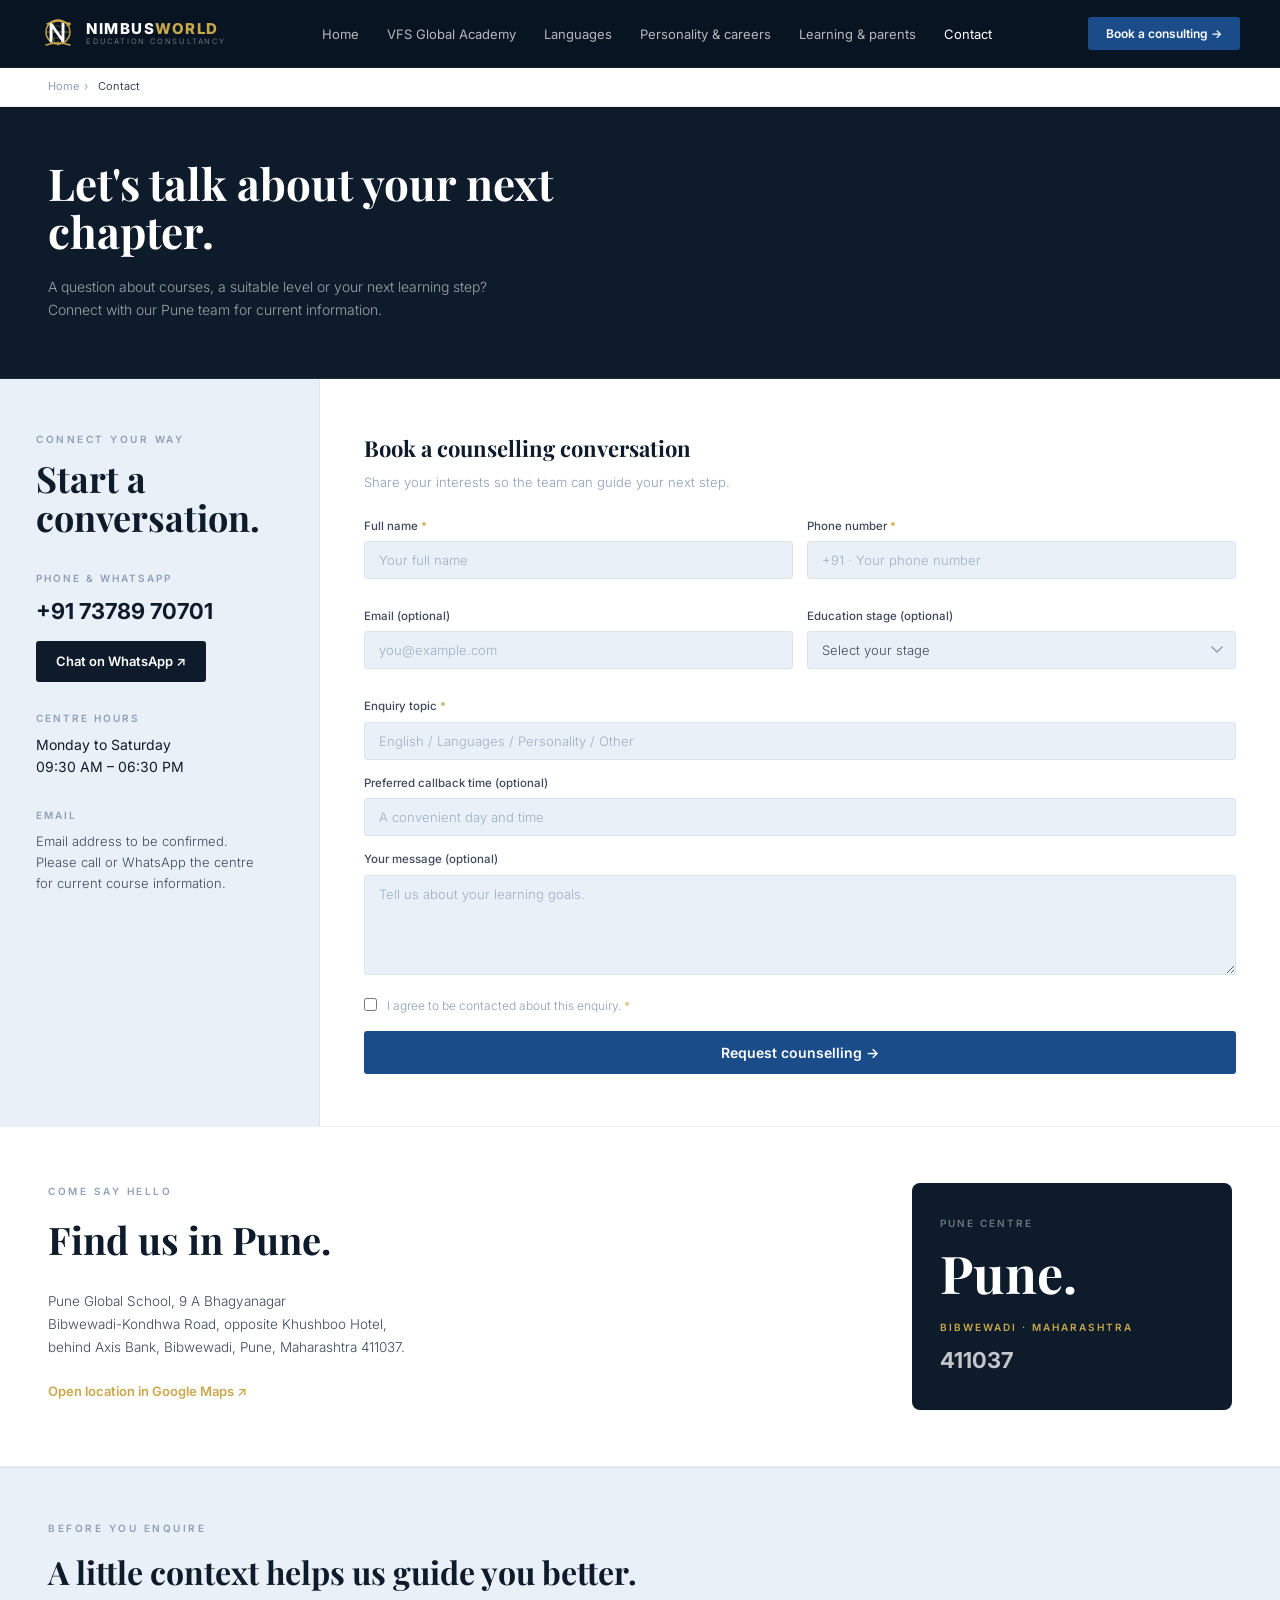
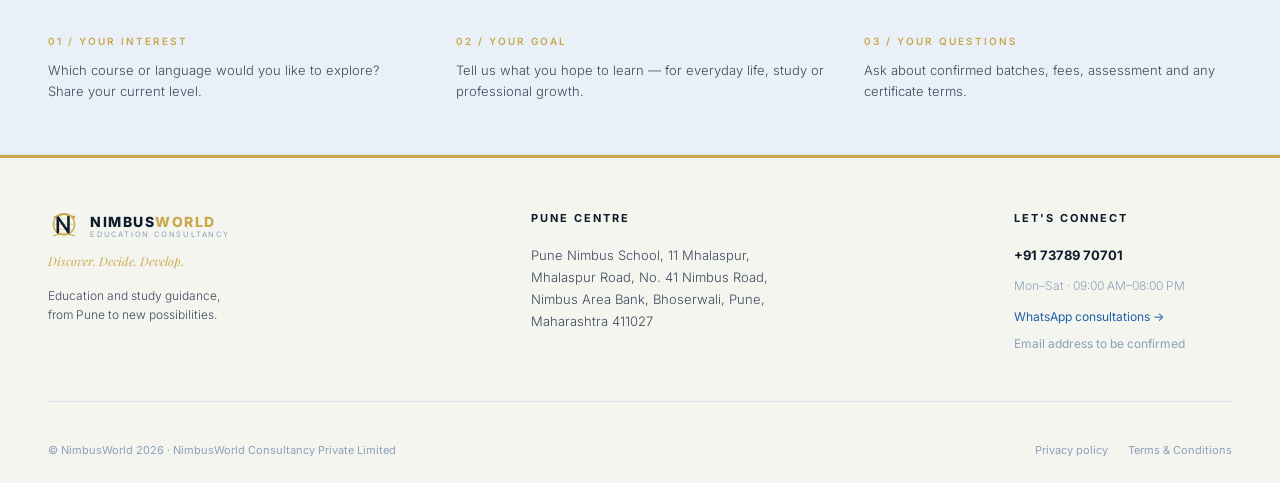
==== contact.html @ e433c933 "Initial commit" ====
<!DOCTYPE html>
<html lang="en">
<head>
  <meta charset="UTF-8" />
  <meta name="viewport" content="width=device-width, initial-scale=1.0" />
  <title>NimbusWorld – Contact</title>
  <link rel="preconnect" href="https://fonts.googleapis.com">
  <link rel="preconnect" href="https://fonts.gstatic.com" crossorigin>
  <link href="https://fonts.googleapis.com/css2?family=Playfair+Display:ital,wght@0,400;0,600;0,700;0,800;0,900;1,400;1,700&family=Inter:wght@300;400;500;600;700&display=swap" rel="stylesheet">
  <link rel="stylesheet" href="css/style.css" />
  <style>
    * { box-sizing: border-box; margin: 0; padding: 0; }
    body { font-family: 'Inter', sans-serif; background: #fff; color: #1a1a2e; }

    /* this is breadcrumb */
    .ct-breadcrumb {
      padding: 10px 48px;
      font-size: 11px;
      color: #8ca0b8;
      background: #ffffff;
      border-bottom: 1px solid rgba(0,0,0,0.07);
    }
    .ct-breadcrumb a { color: #8ca0b8; text-decoration: none; }
    .ct-breadcrumb span { margin: 0 5px; color: #8ca0b8; }
    .ct-breadcrumb .current { color: #3d4a5c; }

    /* hero */
    .ct-hero {
      background: #0d1b2a;
      padding: 52px 48px 56px;
      border-bottom: 1px solid rgba(255,255,255,0.07);
    }

    .ct-hero h1 {
      font-family: 'Playfair Display', Georgia, serif;
      font-size: 44px;
      font-weight: 700;
      color: #ffffff;
      line-height: 1.1;
      margin-bottom: 20px;
      max-width: 680px;
    }

    .ct-hero p {
      font-size: 14px;
      color: rgba(255,255,255,0.6);
      line-height: 1.65;
      font-weight: 300;
      max-width: 440px;
    }

    /* contact body */
    .ct-body {
      background: #fff;
      padding: 0;
      display: grid;
      grid-template-columns: 320px 1fr;
      gap: 0;
      align-items: start;
      border-bottom: 1px solid rgba(0,0,0,0.07);
    }

    /* Left column — light blue */
    .ct-left {
      background: #eaf0f8;
      padding: 52px 36px;
      border-right: 1px solid #d8e4f0;
      min-height: 100%;
    }

    /* Left column */
    .ct-left .ct-col-label {
      font-size: 10px;
      letter-spacing: 2.5px;
      text-transform: uppercase;
      color: #8ca0b8;
      font-weight: 600;
      margin-bottom: 12px;
    }

    .ct-left h2 {
      font-family: 'Playfair Display', Georgia, serif;
      font-size: 36px;
      font-weight: 700;
      color: #0d1b2a;
      line-height: 1.1;
      margin-bottom: 32px;
    }

    .ct-contact-block {
      margin-bottom: 28px;
    }

    .ct-contact-block .block-label {
      font-size: 10px;
      letter-spacing: 2px;
      text-transform: uppercase;
      color: #8ca0b8;
      font-weight: 600;
      margin-bottom: 8px;
    }

    .ct-contact-block .phone-num {
      font-size: 22px;
      font-weight: 700;
      color: #0d1b2a;
      font-family: 'Inter', sans-serif;
      margin-bottom: 12px;
    }

    .ct-whatsapp-btn {
      display: inline-flex;
      align-items: center;
      gap: 8px;
      background: #0d1b2a;
      color: #fff;
      font-size: 13px;
      font-weight: 600;
      padding: 10px 20px;
      border-radius: 3px;
      text-decoration: none;
      transition: background 0.2s;
      font-family: 'Inter', sans-serif;
    }
    .ct-whatsapp-btn:hover { background: #1a3050; }

    .ct-contact-block .hours-text {
      font-size: 14px;
      font-weight: 400;
      color: #0d1b2a;
      line-height: 1.6;
    }

    .ct-contact-block .email-note {
      font-size: 13px;
      color: #3d4a5c;
      font-weight: 300;
      line-height: 1.65;
    }

    /* Right column — form */
    .ct-form-wrap {
      background: #fff;
      padding: 52px 44px;
    }

    .ct-form-wrap h3 {
      font-family: 'Playfair Display', Georgia, serif;
      font-size: 22px;
      font-weight: 700;
      color: #0d1b2a;
      margin-bottom: 6px;
    }

    .ct-form-wrap .form-desc {
      font-size: 13px;
      color: #8ca0b8;
      font-weight: 300;
      margin-bottom: 24px;
    }

    .ct-form .form-row {
      display: grid;
      grid-template-columns: 1fr 1fr;
      gap: 14px;
      margin-bottom: 14px;
    }

    .ct-form .form-group {
      margin-bottom: 14px;
    }

    .ct-form label {
      display: block;
      font-size: 11.5px;
      font-weight: 500;
      color: #3d4a5c;
      margin-bottom: 6px;
      font-family: 'Inter', sans-serif;
    }

    .ct-form label .req { color: #c9a84c; }

    /* Input fields —> light blue background */
    .ct-form input,
    .ct-form select,
    .ct-form textarea {
      width: 100%;
      background: #eaf0f8;
      border: 1px solid #d8e4f0;
      border-radius: 3px;
      padding: 10px 14px;
      font-size: 13px;
      color: #1a1a2e;
      font-family: 'Inter', sans-serif;
      font-weight: 300;
      outline: none;
      transition: border-color 0.2s, background 0.2s;
    }

    .ct-form input::placeholder,
    .ct-form textarea::placeholder {
      color: #9ab0c4;
      font-weight: 300;
    }

    .ct-form input:focus,
    .ct-form select:focus,
    .ct-form textarea:focus {
      border-color: #0d1b2a;
      background: #f0f6fc;
    }

    .ct-form textarea {
      resize: vertical;
      min-height: 100px;
    }

    .ct-form select {
      color: #3d4a5c;
      appearance: none;
      background-image: url("data:image/svg+xml,%3Csvg xmlns='http://www.w3.org/2000/svg' width='12' height='8' viewBox='0 0 12 8'%3E%3Cpath d='M1 1l5 5 5-5' stroke='%238ca0b8' stroke-width='1.5' fill='none' stroke-linecap='round'/%3E%3C/svg%3E");
      background-repeat: no-repeat;
      background-position: right 12px center;
      background-color: #eaf0f8;
      padding-right: 32px;
    }

    .ct-form .consent-row {
      display: flex;
      align-items: flex-start;
      gap: 10px;
      margin-bottom: 16px;
    }

    .ct-form .consent-row input[type="checkbox"] {
      width: auto;
      margin-top: 2px;
      flex-shrink: 0;
      cursor: pointer;
      accent-color: #0d1b2a;
    }

    .ct-form .consent-row label {
      font-size: 12px;
      color: #8ca0b8;
      font-weight: 300;
      margin-bottom: 0;
      cursor: pointer;
    }

    .ct-submit-btn {
      width: 100%;
      background: #1a4c8a;
      color: #fff;
      border: none;
      border-radius: 3px;
      padding: 13px;
      font-size: 14px;
      font-weight: 600;
      font-family: 'Inter', sans-serif;
      cursor: pointer;
      transition: background 0.2s;
      display: flex;
      align-items: center;
      justify-content: center;
      gap: 8px;
    }
    .ct-submit-btn:hover { background: #163f75; }

    /* find us section */
    .ct-find {
      background: #fff;
      padding: 56px 48px;
      display: grid;
      grid-template-columns: 1fr 320px;
      gap: 48px;
      align-items: start;
      border-bottom: 1px solid rgba(0,0,0,0.07);
    }

    .ct-find-left .ct-col-label {
      font-size: 10px;
      letter-spacing: 2.5px;
      text-transform: uppercase;
      color: #8ca0b8;
      font-weight: 600;
      margin-bottom: 10px;
    }

    .ct-find-left h2 {
      font-family: 'Playfair Display', Georgia, serif;
      font-size: 38px;
      font-weight: 700;
      color: #0d1b2a;
      margin-bottom: 20px;
    }

    .ct-find-left p {
      font-size: 13.5px;
      color: #3d4a5c;
      font-weight: 300;
      line-height: 1.7;
      margin-bottom: 20px;
      max-width: 380px;
    }

    .ct-maps-link {
      font-size: 13px;
      font-weight: 600;
      color: #c9a84c;
      text-decoration: none;
      display: inline-flex;
      align-items: center;
      gap: 5px;
    }
    .ct-maps-link:hover { opacity: 0.8; }

    /* Pune card */
    .ct-pune-card {
      background: #0d1b2a;
      border-radius: 8px;
      padding: 32px 28px;
    }

    .ct-pune-card .pune-label {
      font-size: 10px;
      letter-spacing: 2px;
      text-transform: uppercase;
      color: rgba(255,255,255,0.4);
      font-weight: 600;
      margin-bottom: 16px;
    }

    .ct-pune-card .pune-city {
      font-family: 'Playfair Display', Georgia, serif;
      font-size: 52px;
      font-weight: 700;
      color: #ffffff;
      line-height: 1;
      margin-bottom: 20px;
    }

    .ct-pune-card .pune-region {
      font-size: 10px;
      letter-spacing: 2px;
      text-transform: uppercase;
      color: #c9a84c;
      font-weight: 600;
      margin-bottom: 8px;
    }

    .ct-pune-card .pune-pin {
      font-size: 22px;
      font-weight: 700;
      color: rgba(255,255,255,0.75);
      font-family: 'Inter', sans-serif;
    }

    /* context sction */
    .ct-context {
      background: #eaf0f8;
      padding: 52px 48px;
      border-top: 1px solid #d8e4f0;
      border-bottom: 1px solid #d8e4f0;
    }

    .ct-context .ct-col-label {
      font-size: 10px;
      letter-spacing: 2.5px;
      text-transform: uppercase;
      color: #8ca0b8;
      font-weight: 600;
      margin-bottom: 10px;
    }

    .ct-context h2 {
      font-family: 'Playfair Display', Georgia, serif;
      font-size: 32px;
      font-weight: 700;
      color: #0d1b2a;
      margin-bottom: 36px;
    }

    .ct-context-grid {
      display: grid;
      grid-template-columns: repeat(3, 1fr);
      gap: 40px;
    }

    .ct-context-item .ci-label {
      font-size: 10px;
      letter-spacing: 2px;
      text-transform: uppercase;
      color: #c9a84c;
      font-weight: 600;
      margin-bottom: 10px;
    }

    .ct-context-item p {
      font-size: 13px;
      color: #3d4a5c;
      font-weight:   300;
      line-height:  1.65;
    }

    /* ── footer ── */
    .ct-footer {
      background: #fafbf6;
      padding: 44px 48px 20px;
    }

    .ct-footer-grid {
      display: grid;
      grid-template-columns: 2fr 2fr 1.5fr;
      gap: 48px;
      margin-bottom: 32px;
      padding-bottom: 28px;
      border-bottom: 1px solid rgba(255,255,255,0.07);
    }

    .ct-footer-brand .brand-row {
      display: flex;
      align-items: center;
      gap: 10px;
      margin-bottom: 4px;
    }

    .ct-footer-brand .brand-name {
      font-size: 14px;
      font-weight: 800;
      letter-spacing: 1.5px;
      text-transform: uppercase;
      font-family: 'Inter', sans-serif;
    }
    .ct-footer-brand .brand-name .p1 { color: #fff; }
    .ct-footer-brand .brand-name .p2 { color: #c9a84c; }

    .ct-footer-brand .tagline {
      font-size: 12px;
      color: #c9a84c;
      font-style: italic;
      font-family: 'Playfair Display', Georgia, serif;
      margin-bottom: 10px;
    }

    .ct-footer-brand p {
      font-size: 12px;
      color: rgba(255,255,255,0.35);
      line-height: 1.65;
      font-weight: 300;
      max-width: 220px;
    }

    .ct-footer-col h4 {
      font-size: 10px;
      letter-spacing: 2px;
      text-transform: uppercase;
      color: rgba(255,255,255,0.4);
      font-weight: 600;
      margin-bottom: 14px;
    }

    .ct-footer-col p {
      font-size: 12.5px;
      color: rgba(255,255,255,0.6);
      line-height: 1.7;
      font-weight: 300;
      margin-bottom: 6px;
    }

    .ct-footer-col p strong {
      color: #fff;
      font-weight: 600;
      font-size: 20px;
    }

    .ct-footer-col a {
      display: inline-block;
      font-size: 12.5px;
      color: #c9a84c;
      text-decoration: none;
      margin-bottom: 5px;
    }

    .ct-footer-col a.muted {
      color: rgba(255,255,255,0.3);
      font-size: 11px;
    }

    .ct-footer-bottom {
      display: flex;
      justify-content: space-between;
      align-items: center;
    }

    .ct-footer-bottom p {
      font-size: 11px;
      color: rgba(255,255,255,0.2);
    }

    /* success message */
    .success-msg {
      display: none;
      background: rgba(201,168,76,0.1);
      border: 1px solid rgba(201,168,76,0.3);
      border-radius: 4px;
      padding: 14px 18px;
      font-size: 13px;
      color: #c9a84c;
      margin-top: 14px;
      text-align: center;
    }

    @media (max-width: 900px) {
      .ct-hero, .ct-body, .ct-find,
      .ct-context, .ct-footer { padding-left: 24px; padding-right: 24px; }
      .ct-breadcrumb { padding-left: 24px; }
      .ct-body { grid-template-columns: 1fr; gap: 40px; }
      .ct-find { grid-template-columns: 1fr; gap: 32px; }
      .ct-context-grid { grid-template-columns: 1fr; gap: 28px; }
      .ct-footer-grid { grid-template-columns: 1fr 1fr; gap: 28px; }
      .ct-form .form-row { grid-template-columns: 1fr; }
    }
    @media (max-width: 580px) {
      .ct-hero h1 { font-size: 32px; }
      .ct-footer-grid { grid-template-columns: 1fr; }
    }
  </style>
</head>
<body>

  <!-- navbar -->
  <nav class="navbar">
    <a href="index.html" class="nav-logo">
      <svg class="nav-logo-icon" viewBox="0 0 36 36" fill="none" xmlns="http://www.w3.org/2000/svg">
        <circle cx="18" cy="16" r="12" fill="none" stroke="#c9a84c" stroke-width="1.4"/>
        <ellipse cx="18" cy="16" rx="6" ry="12" fill="none" stroke="#c9a84c" stroke-width="0.9" opacity="0.7"/>
        <line x1="6" y1="16" x2="30" y2="16" stroke="#c9a84c" stroke-width="0.9" opacity="0.7"/>
        <line x1="8" y1="10" x2="28" y2="10" stroke="#c9a84c" stroke-width="0.7" opacity="0.5"/>
        <line x1="8" y1="22" x2="28" y2="22" stroke="#c9a84c" stroke-width="0.7" opacity="0.5"/>
        <path d="M11 25 L11 8 L23 25 L23 8" stroke="white" stroke-width="2.8" stroke-linecap="round" stroke-linejoin="round" fill="none"/>
        <path d="M7 8 Q18 2 29 8" stroke="#c9a84c" stroke-width="1.5" fill="none" stroke-linecap="round"/>
        <circle cx="29" cy="8" r="1.8" fill="#c9a84c"/>
        <path d="M6 29 Q18 25 30 29" stroke="#c9a84c" stroke-width="1.4" fill="none" stroke-linecap="round"/>
        <line x1="18" y1="25" x2="18" y2="30" stroke="#c9a84c" stroke-width="1" opacity="0.6"/>
      </svg>
      <div class="nav-logo-text">
        <div class="nav-logo-name"><span class="part1">NIMBUS</span><span class="part2">WORLD</span></div>
        <div class="nav-logo-sub">Education Consultancy</div>
      </div>
    </a>
    <ul class="nav-links">
      <li><a href="index.html">Home</a></li>
      <li><a href="vfs-global-academy.html">VFS Global Academy</a></li>
      <li><a href="languages.html">Languages</a></li>
      <li><a href="personality-career.html">Personality &amp; careers</a></li>
      <li><a href="learning-parents.html">Learning &amp; parents</a></li>
      <li><a href="contact.html" class="active">Contact</a></li>
    </ul>
    <div class="nav-actions">
      <a href="contact.html" class="btn btn-primary btn-sm">Book a consulting →</a>
    </div>
  </nav>

  <!-- this is breadcrumb -->
  <div class="ct-breadcrumb">
    <a href="index.html">Home</a><span>›</span><span class="current">Contact</span>
  </div>

  <!-- hero -->
  <section class="ct-hero">
    <h1>Let's talk about your next chapter.</h1>
    <p>A question about courses, a suitable level or your next learning step?<br>Connect with our Pune team for current information.</p>
  </section>

  <!-- contact body -->
  <section class="ct-body">

    <!-- Left — contact info -->
    <div class="ct-left">
      <p class="ct-col-label">Connect your way</p>
      <h2>Start a conversation.</h2>

      <div class="ct-contact-block">
        <p class="block-label">Phone &amp; WhatsApp</p>
        <div class="phone-num">+91 73789 70701</div>
        <a href="https://wa.me/917378970701" class="ct-whatsapp-btn" target="_blank" rel="noopener">
          Chat on WhatsApp ↗
        </a>
      </div>

      <div class="ct-contact-block">
        <p class="block-label">Centre Hours</p>
        <div class="hours-text">Monday to Saturday<br>09:30 AM – 06:30 PM</div>
      </div>

      <div class="ct-contact-block">
        <p class="block-label">Email</p>
        <p class="email-note">Email address to be confirmed.<br>Please call or WhatsApp the centre<br>for current course information.</p>
      </div>
    </div>

    <!-- ct from wrap class-->
    <div class="ct-form-wrap">
      <h3>Book a counselling conversation</h3>
      <p class="form-desc">Share your interests so the team can guide your next step.</p>

      <form class="ct-form" id="ctForm" onsubmit="submitCtForm(event)">
        <div class="form-row">
          <div class="form-group">
            <label>Full name <span class="req">*</span></label>
            <input type="text" placeholder="Your full name" required />
          </div>
          <div class="form-group">
            <label>Phone number <span class="req">*</span></label>
            <input type="tel" placeholder="+91 · Your phone number" required />
          </div>
        </div>

        <div class="form-row">
          <div class="form-group">
            <label>Email (optional)</label>
            <input type="email" placeholder="you@example.com" />
          </div>
          <div class="form-group">
            <label>Education stage (optional)</label>
            <select>
              <option value="" disabled selected>Select your stage</option>
              <option>School student</option>
              <option>College student</option>
              <option>Graduate</option>
              <option>Working professional</option>
              <option>Parent enquiring</option>
              <option>Other</option>
            </select>
          </div>
        </div>

        <div class="form-group">
          <label>Enquiry topic <span class="req">*</span></label>
          <input type="text" placeholder="English / Languages / Personality / Other" required />
        </div>

        <div class="form-group">
          <label>Preferred callback time (optional)</label>
          <input type="text" placeholder="A convenient day and time" />
        </div>

        <div class="form-group">
          <label>Your message (optional)</label>
          <textarea placeholder="Tell us about your learning goals."></textarea>
        </div>

        <div class="consent-row">
          <input type="checkbox" id="consent" required />
          <label for="consent">I agree to be contacted about this enquiry. <span class="req">*</span></label>
        </div>

        <button type="submit" class="ct-submit-btn">Request counselling →</button>
        <div class="success-msg" id="ctSuccess">
          ✓ Request sent. Our Pune team will reach out to you shortly.
        </div>
      </form>
    </div>

  </section>

  <!-- find us class -->
  <section class="ct-find">
    <div class="ct-find-left">
      <p class="ct-col-label">Come say hello</p>
      <h2>Find us in Pune.</h2>
      <p>Pune Global School, 9 A Bhagyanagar<br>
      Bibwewadi-Kondhwa Road, opposite Khushboo Hotel,<br>
      behind Axis Bank, Bibwewadi, Pune, Maharashtra 411037.</p>
      <a href="https://maps.google.com" target="_blank" rel="noopener" class="ct-maps-link">Open location in Google Maps ↗</a>
    </div>

    <!-- Pune card -->
    <div class="ct-pune-card">
      <p class="pune-label">Pune Centre</p>
      <div class="pune-city">Pune.</div>
      <p class="pune-region">Bibwewadi · Maharashtra</p>
      <div class="pune-pin">411037</div>
    </div>
  </section>

  <!-- context cha section -->
  <section class="ct-context">
    <p class="ct-col-label">Before you enquire</p>
    <h2>A little context helps us guide you better.</h2>

    <div class="ct-context-grid">
      <div class="ct-context-item">
        <p class="ci-label">01 / Your interest</p>
        <p>Which course or language would you like to explore? Share your current level.</p>
      </div>
      <div class="ct-context-item">
        <p class="ci-label">02 / Your goal</p>
        <p>Tell us what you hope to learn — for everyday life, study or professional growth.</p>
      </div>
      <div class="ct-context-item">
        <p class="ci-label">03 / Your questions</p>
        <p>Ask about confirmed batches, fees, assessment and any certificate terms.</p>
      </div>
    </div>
  </section>

  <!-- footer-->
  <footer>
    <div class="footer-grid">
      <div class="footer-brand">
        <div class="footer-logo">
          <svg class="nav-logo-icon" viewBox="0 0 36 36" fill="none" xmlns="http://www.w3.org/2000/svg">
            <circle cx="18" cy="16" r="12" fill="none" stroke="#c9a84c" stroke-width="1.4"/>
            <ellipse cx="18" cy="16" rx="6" ry="12" fill="none" stroke="#c9a84c" stroke-width="0.9" opacity="0.7"/>
            <line x1="6" y1="16" x2="30" y2="16" stroke="#c9a84c" stroke-width="0.9" opacity="0.7"/>
            <line x1="8" y1="10" x2="28" y2="10" stroke="#c9a84c" stroke-width="0.7" opacity="0.5"/>
            <line x1="8" y1="22" x2="28" y2="22" stroke="#c9a84c" stroke-width="0.7" opacity="0.5"/>
            <path d="M11 25 L11 8 L23 25 L23 8" stroke="#0d1b2a" stroke-width="2.8" stroke-linecap="round" stroke-linejoin="round" fill="none"/>
            <path d="M7 8 Q18 2 29 8" stroke="#c9a84c" stroke-width="1.5" fill="none" stroke-linecap="round"/>
            <circle cx="29" cy="8" r="1.8" fill="#c9a84c"/>
            <path d="M6 29 Q18 25 30 29" stroke="#c9a84c" stroke-width="1.4" fill="none" stroke-linecap="round"/>
            <line x1="18" y1="25" x2="18" y2="30" stroke="#c9a84c" stroke-width="1" opacity="0.6"/>
          </svg>
          <div class="nav-logo-text">
            <div class="nav-logo-name"><span class="part1">NIMBUS</span><span class="part2">WORLD</span></div>
            <div class="nav-logo-sub">Education Consultancy</div>
          </div>
        </div>
        <div class="footer-tagline">Discover. Decide. Develop.</div>
        <p>Education and study guidance,<br>from Pune to new possibilities.</p>
      </div>

      <div class="footer-col">
        <h4>Pune Centre</h4>
        <p>Pune Nimbus School, 11 Mhalaspur,<br>
        Mhalaspur Road, No. 41 Nimbus Road,<br>
        Nimbus Area Bank, Bhoserwali, Pune,<br>
        Maharashtra 411027</p>
      </div>

      <div class="footer-col">
        <h4>Let's Connect</h4>
        <p><strong>+91 73789 70701</strong></p>
        <p style="font-size:12px; color:var(--text-muted);">Mon–Sat · 09:00 AM–08:00 PM</p>
        <a href="https://wa.me/917378970701" target="_blank" rel="noopener">WhatsApp consultations →</a>
        <a href="mailto:hello@nimbusworld.in" style="color:var(--text-muted); font-size:12px;">Email address to be confirmed</a>
      </div>
    </div>

    <div class="footer-bottom">
      <p>© NimbusWorld 2026 · NimbusWorld Consultancy Private Limited</p>
      <div class="footer-bottom-links">
        <a href="#">Privacy policy</a>
        <a href="#">Terms &amp; Conditions</a>
      </div>
    </div>
  </footer>

  <script src="js/main.js"></script>
  <script>
    function submitCtForm(e) {
      e.preventDefault();
      const btn = e.target.querySelector('.ct-submit-btn');
      btn.textContent = 'Sending...';
      btn.disabled = true;
      setTimeout(() => {
        document.getElementById('ctSuccess').style.display = 'block';
        btn.textContent = 'Request sent ✓';
        btn.style.background = '#1a3050';
      }, 900);
    }
  </script>
</body>
</html>
---- css/style.css ----
/* google cha font */
@import url('https://fonts.googleapis.com/css2?family=Playfair+Display:ital,wght@0,400;0,600;0,700;0,800;0,900;1,400;1,700&family=Inter:wght@300;400;500;600;700&display=swap');

/* global reset and base */
*, *::before, *::after {
  box-sizing: border-box;
  margin: 0;
  padding: 0;
}

:root {
  --navy: #0d1b2a;
  --navy-dark: #091422;
  --navy-mid: #122236;
  --navy-light: #1a3050;
  --blue-accent: #1e5fa8;
  --blue-btn: #1a4c8a;
  --gold: #c9a84c;
  --gold-light: #e2b96a;
  --white: #ffffff;
  --off-white: #f7f8fa;
  --light-gray: #eef1f5;
  --text-dark: #1a1a2e;
  --text-body: #3d4a5c;
  --text-muted: #8ca0b8;
  --text-light: #c5d3e0;
  --border-dark: rgba(255,255,255,0.08);
  --border-light: rgba(0,0,0,0.08);
  --font-serif: 'Playfair Display', Georgia, 'Times New Roman', serif;
  --font: 'Inter', 'Segoe UI', Arial, sans-serif;
}

html { scroll-behavior: smooth; }

body {
  font-family: var(--font);
  background: var(--white);
  color: var(--text-dark);
  line-height: 1.6;
  font-size: 15px;
}

a { text-decoration: none; color: inherit; }
ul { list-style: none; }
img { max-width: 100%; display: block; }

/* this is navbar */
.navbar {
  background: var(--navy-dark);
  padding: 0 40px;
  display: flex;
  align-items: center;
  justify-content: space-between;
  height: 68px;
  position: sticky;
  top: 0;
  z-index: 1000;
  border-bottom: 1px solid rgba(255,255,255,0.06);
}

/* logo */
.nav-logo {
  display: flex;
  align-items: center;
  gap: 10px;
  text-decoration: none;
  flex-shrink: 0;
}

.nav-logo-icon {
  width: 36px;
  height: 36px;
  flex-shrink: 0;
}

.nav-logo-text {
  display: flex;
  flex-direction: column;
  line-height: 1.1;
}

.nav-logo-name {
  font-size: 15px;
  font-weight: 800;
  letter-spacing: 1.5px;
  text-transform: uppercase;
  font-family: var(--font);
  display: flex;
  gap: 0;
}

.nav-logo-name .part1 { color: #ffffff; }
.nav-logo-name .part2 { color: var(--gold); }

.nav-logo-sub {
  font-size: 7.5px;
  letter-spacing: 1.8px;
  text-transform: uppercase;
  color: rgba(255,255,255,0.4);
  font-family: var(--font);
  font-weight: 400;
  margin-top: 1px;
}

/* nav link*/
.nav-links {
  display: flex;
  gap: 24px;
  align-items: center;
  flex: 1;
  justify-content: center;
}

.nav-links a {
  font-size: 12.5px;
  color: rgba(255,255,255,0.65);
  font-weight: 400;
  transition: color 0.2s;
  font-family: var(--font);
  white-space: nowrap;
}

.nav-links a:hover,
.nav-links a.active {
  color: var(--white);
}

/* nav action */
.nav-actions {
  display: flex;
  gap: 10px;
  align-items: center;
  flex-shrink: 0;
}

/* footer logo chi size */
.footer-brand .footer-logo {
  display: flex;
  align-items: center;
  gap: 10px;
  margin-bottom: 10px;
}

.footer-brand .footer-logo .nav-logo-icon {
  width: 32px;
  height: 32px;
  flex-shrink: 0;
}

.footer-brand .footer-logo .nav-logo-name {
  font-size: 14px;
}

.footer-brand .footer-logo .part1 { color: rgba(255,255,255,0.9); }
.footer-brand .footer-logo .part2 { color: var(--gold); }
.footer-brand .footer-logo .nav-logo-sub { color: rgba(255,255,255,0.3); }

.nav-links {
  display: flex;
  gap: 28px;
  align-items: center;
}

.nav-links a {
  font-size: 13px;
  color: rgba(255,255,255,0.7);
  font-weight: 400;
  transition: color 0.2s;
  font-family: var(--font);
}

.nav-links a:hover,
.nav-links a.active {
  color: var(--white);
}

.nav-actions {
  display: flex;
  gap: 10px;
  align-items: center;
}

/* buttons */
.btn {
  display: inline-block;
  padding: 9px 22px;
  border-radius: 3px;
  font-size: 13px;
  font-weight: 600;
  cursor: pointer;
  transition: all 0.2s;
  border: none;
  font-family: var(--font);
}

.btn-outline-white {
  border: 1.5px solid rgba(255,255,255,0.4);
  color: var(--white);
  background: transparent;
}
.btn-outline-white:hover { border-color: var(--white); }

.btn-primary {
  background: var(--blue-btn);
  color: var(--white);
  border: none;
}
.btn-primary:hover { background: #167573; }

.btn-gold {
  background: var(--gold);
  color: var(--navy-dark);
  font-weight: 700;
}
.btn-gold:hover { background: var(--gold-light); }

.btn-outline-dark {
  border: 1.5px solid rgba(0,0,0,0.25);
  color: var(--text-dark);
  background: transparent;
  padding: 9px 22px;
  font-size: 13px;
  font-weight: 600;
  border-radius: 3px;
  cursor: pointer;
  transition: all 0.2s;
  display: inline-block;
}
.btn-outline-dark:hover { border-color: var(--text-dark); }

.btn-sm { padding: 7px 18px; font-size: 12px; }

/* hero cha color  */
.hero {
  background: var(--navy);
  display: grid;
  grid-template-columns: 1fr 1fr;
  min-height: 400px;
  overflow: hidden;
  position: relative;
}

.hero-left {
  padding: 56px 48px 56px 48px;
  display: flex;
  flex-direction: column;
  justify-content: center;
  position: relative;
  z-index: 2;
}

.hero-eyebrow {
  font-size: 11px;
  letter-spacing: 2.5px;
  text-transform: uppercase;
  color: var(--gold);
  margin-bottom: 20px;
  font-weight: 600;
  font-family: var(--font);
}

.hero-title {
  font-size: 44px;
  font-weight: 800;
  line-height: 1.1;
  margin-bottom: 20px;
  color: var(--white);
  font-family: var(--font-serif);
  font-style: italic;
}

.hero-subtitle {
  font-size: 14px;
  color: rgba(255,255,255,0.65);
  margin-bottom: 36px;
  max-width: 400px;
  line-height: 1.7;
  font-family: var(--font);
  font-weight: 300;
}

.hero-actions {
  display: flex;
  gap: 12px;
  flex-wrap: wrap;
  align-items: center;
}

.hero-actions .btn-gold {
  padding: 11px 24px;
  font-size: 13px;
}

.hero-actions .btn-outline-white {
  padding: 11px 24px;
  font-size: 13px;
}

.hero-link {
  margin-top: 20px;
  font-size: 12px;
  color: rgba(255,255,255,0.4);
}

.hero-link a {
  color: rgba(255,255,255,0.5);
  text-decoration: underline;
  margin-right: 8px;
}

.hero-right {
  position: relative;
  overflow: hidden;
}

.hero-right img {
  width: 100%;
  height: 100%;
  object-fit: cover;
  object-position: center top;
}

/* Chat bubble card over image */
.hero-chat-card {
  position: absolute;
  bottom: 32px;
  left: 24px;
  background: white;
  border-radius: 8px;
  padding: 14px 18px;
  max-width: 220px;
  box-shadow: 0 8px 32px rgba(0,0,0,0.25);
}

.hero-chat-card p {
  font-size: 13px;
  font-weight: 700;
  color: var(--navy);
  margin-bottom: 4px;
}

.hero-chat-card span {
  font-size: 11px;
  color: #666;
}

/* stats strip */
.stats-strip {
  background: var(--white);
  border-bottom: 1px solid var(--border-light);
  padding: 20px 48px;
  display: grid;
  grid-template-columns: repeat(4, 1fr);
  gap: 0;
}

.stat-block {
  display: flex;
  align-items: center;
  gap: 14px;
  padding: 0 24px 0 0;
  border-right: 1px solid var(--border-light);
}

.stat-block:last-child { border-right: none; padding-right: 0; padding-left: 24px; }
.stat-block:first-child { padding-left: 0; }

.stat-num {
  font-size: 36px;
  font-weight: 800;
  color: var(--navy);
  line-height: 1;
  min-width: 36px;
}

.stat-label {
  font-size: 12px;
  color: var(--text-body);
  line-height: 1.4;
  max-width: 120px;
}

/* sections */
.section {
  padding: 72px 48px;
}

.section-label {
  font-size: 11px;
  letter-spacing: 2.5px;
  text-transform: uppercase;
  color: var(--gold);
  margin-bottom: 10px;
  font-weight: 600;
  font-family: var(--font);
}

.section-label.dark { color: var(--navy); }

.section-title {
  font-size: 32px;
  font-weight: 700;
  color: var(--text-dark);
  margin-bottom: 14px;
  line-height: 1.2;
  font-family: var(--font-serif);
}

.section-title.white { color: var(--white); }

.section-desc {
  font-size: 14px;
  color: var(--text-body);
  max-width: 560px;
  line-height: 1.7;
  font-family: var(--font);
  font-weight: 300;
}

.section-desc.light { color: rgba(255,255,255,0.65); }

/* programes che grid */
.programmes-grid {
  display: grid;
  grid-template-columns: repeat(3, 1fr);
  gap: 2px;
  margin-top: 40px;
  border: 1px solid var(--border-light);
  border-radius: 4px;
  overflow: hidden;
}

.programme-card {
  background: var(--white);
  padding: 32px 28px;
  border-right: 1px solid var(--border-light);
  transition: background 0.2s;
}

.programme-card:last-child { border-right: none; }
.programme-card:hover { background: #fafbfc; }

.programme-level {
  font-size: 11px;
  letter-spacing: 2px;
  text-transform: uppercase;
  color: var(--text-muted);
  margin-bottom: 10px;
  font-weight: 600;
}

.programme-card h3 {
  font-size: 20px;
  font-weight: 700;
  color: var(--navy);
  margin-bottom: 10px;
  font-family: var(--font-serif);
}

.programme-card p {
  font-size: 13px;
  color: var(--text-body);
  line-height: 1.65;
  margin-bottom: 16px;
  font-family: var(--font);
  font-weight: 300;
}

.programme-meta {
  font-size: 12px;
  color: var(--text-muted);
  margin-bottom: 20px;
  font-family: var(--font);
}

.explore-link {
  font-size: 13px;
  font-weight: 600;
  color: var(--navy);
  display: inline-flex;
  align-items: center;
  gap: 6px;
  transition: gap 0.2s;
  font-family: var(--font);
}

.explore-link:hover { gap: 10px; }

/* why section class*/
.why-section {
  background: var(--navy-dark);
  padding: 72px 48px;
  display: grid;
  grid-template-columns: 1fr 1fr;
  gap: 72px;
  align-items: start;
  border-top: none;
  border-bottom: none;
}

.why-left .section-label { color: var(--gold); }

.why-left h2 {
  font-size: 36px;
  font-weight: 700;
  color: var(--white);
  line-height: 1.15;
  margin-bottom: 20px;
  margin-top: 10px;
  font-family: var(--font-serif);
}

.why-left p {
  font-size: 14px;
  color: rgba(255,255,255,0.6);
  line-height: 1.7;
  max-width: 380px;
  font-family: var(--font);
  font-weight: 300;
}

.why-right {
  padding-top: 8px;
}

.why-item {
  display: flex;
  gap: 20px;
  margin-bottom: 36px;
  padding-bottom: 36px;
  border-bottom: 1px solid rgba(255,255,255,0.08);
}

.why-item:last-child {
  margin-bottom: 0;
  padding-bottom: 0;
  border-bottom: none;
}

.why-num {
  font-size: 13px;
  font-weight: 700;
  color: var(--gold);
  min-width: 24px;
  font-family: var(--font);
}

.why-text h4 {
  font-size: 15px;
  font-weight: 600;
  color: var(--white);
  margin-bottom: 6px;
  font-family: var(--font);
}

.why-text p {
  font-size: 13px;
  color: rgba(255,255,255,0.55);
  line-height: 1.65;
  font-family: var(--font);
  font-weight: 300;
}

/* learning jorney */
.journey-section {
  background: var(--off-white);
  padding: 72px 48px;
  border-top: 1px solid var(--border-light);
  border-bottom: 1px solid var(--border-light);
}

.journey-steps {
  display: grid;
  grid-template-columns: repeat(3, 1fr);
  gap: 48px;
  margin-top: 48px;
}

.journey-step .step-num {
  font-size: 36px;
  font-weight: 800;
  color: var(--gold);
  margin-bottom: 10px;
  line-height: 1;
  font-family: var(--font);
}

.journey-step h3 {
  font-size: 20px;
  font-weight: 700;
  color: var(--navy);
  margin-bottom: 10px;
  font-family: var(--font-serif);
}

.journey-step p {
  font-size: 13px;
  color: var(--text-body);
  line-height: 1.65;
  font-family: var(--font);
  font-weight: 300;
}

/* parent section */
.parents-section {
  background: var(--navy);
  padding: 72px 48px;
  display: grid;
  grid-template-columns: 1fr 1fr;
  gap: 72px;
  align-items: start;
}

.parents-left h2 {
  font-size: 36px;
  font-weight: 700;
  color: var(--white);
  line-height: 1.15;
  margin-bottom: 20px;
  margin-top: 10px;
  font-family: var(--font-serif);
}

.parents-left p {
  font-size: 14px;
  color: rgba(255,255,255,0.6);
  line-height: 1.7;
  margin-bottom: 28px;
  font-family: var(--font);
  font-weight: 300;
}

.parents-left a.explore-link-light {
  font-size: 13px;
  font-weight: 700;
  color: var(--gold);
  display: inline-flex;
  align-items: center;
  gap: 6px;
}

.parents-right {
  background: rgba(255,255,255,0.05);
  border: 1px solid rgba(255,255,255,0.1);
  border-radius: 6px;
  padding: 28px;
}

.parents-right h4 {
  font-size: 11px;
  letter-spacing: 2px;
  text-transform: uppercase;
  color: rgba(255,255,255,0.4);
  margin-bottom: 20px;
  font-weight: 600;
}

.faq-list-simple {
  display: flex;
  flex-direction: column;
  gap: 0;
}

.faq-simple-item {
  padding: 14px 0;
  border-bottom: 1px solid rgba(255,255,255,0.08);
  font-size: 14px;
  color: rgba(255,255,255,0.75);
  display: flex;
  align-items: center;
  gap: 10px;
  cursor: pointer;
  transition: color 0.2s;
}

.faq-simple-item:last-child { border-bottom: none; }
.faq-simple-item:hover { color: var(--white); }

.faq-simple-item::before {
  content: '→';
  color: var(--gold);
  font-size: 12px;
  min-width: 16px;
}

/* cta */
.cta-conversation {
  background: var(--light-gray);
  padding: 48px 48px;
  display: flex;
  align-items: center;
  justify-content: space-between;
  gap: 40px;
  border-top: 1px solid var(--border-light);
  border-bottom: 1px solid var(--border-light);
}

.cta-conversation h2 {
  font-size: 26px;
  font-weight: 700;
  color: var(--navy);
  margin-bottom: 10px;
  font-family: var(--font-serif);
}

.cta-conversation p {
  font-size: 13px;
  color: var(--text-body);
  line-height: 1.6;
  max-width: 600px;
  font-family: var(--font);
  font-weight: 300;
}

/* footer */
footer {
  background: #f5f5f0;
  padding: 52px 48px 24px;
  border-top: 3px solid var(--gold);
}

.footer-grid {
  display: grid;
  grid-template-columns: 2fr 2fr 1fr;
  gap: 48px;
  margin-bottom: 40px;
  padding-bottom: 40px;
  border-bottom: 1px solid #d8e2ed;
}


.footer-brand .footer-logo .part1 { color: var(--navy) !important; }
.footer-brand .footer-logo .part2 { color: var(--gold) !important; }
.footer-brand .footer-logo .nav-logo-sub { color: var(--text-muted) !important; }

.footer-brand .footer-tagline {
  font-size: 12px;
  color: var(--gold);
  margin-bottom: 14px;
  font-style: italic;
  font-family: var(--font-serif);
}

.footer-brand p {
  font-size: 12px;
  color: var(--text-body);
  line-height: 1.65;
  max-width: 220px;
  font-family: var(--font);
  font-weight: 300;
}

.footer-col h4 {
  font-size: 11px;
  font-weight: 700;
  letter-spacing: 2px;
  text-transform: uppercase;
  color: var(--navy);
  margin-bottom: 16px;
  font-family: var(--font);
}

.footer-col p {
  font-size: 13px;
  color: var(--text-body);
  line-height: 1.7;
  margin-bottom: 10px;
  font-family: var(--font);
  font-weight: 300;
}

.footer-col p strong {
  color: var(--navy);
  font-weight: 700;
}

.footer-col a {
  font-size: 12px;
  color: var(--blue-accent);
  display: block;
  margin-bottom: 8px;
  transition: color 0.2s;
  font-family: var(--font);
}

.footer-col a:hover { color: var(--navy); }

.footer-bottom {
  display: flex;
  justify-content: space-between;
  align-items: center;
}

.footer-bottom p {
  font-size: 11px;
  color: var(--text-muted);
}

.footer-bottom-links {
  display: flex;
  gap: 20px;
}

.footer-bottom-links a {
  font-size: 11px;
  color: var(--text-muted);
  transition: color 0.2s;
}

.footer-bottom-links a:hover { color: var(--navy); }

/* inner page */
.page-intro {
  background: var(--off-white);
  padding: 14px 48px;
  border-bottom: 1px solid var(--border-light);
}

.breadcrumb {
  font-size: 12px;
  color: var(--text-muted);
}

.breadcrumb a { color: var(--text-muted); }
.breadcrumb a:hover { color: var(--text-dark); }
.breadcrumb span { color: var(--text-dark); margin: 0 6px; }

/* inner pages use same dark hero as homepage */
.lang-hero {
  background: var(--navy);
  display: grid;
  grid-template-columns: 1fr 1fr;
  min-height: 340px;
  overflow: hidden;
}

.lang-hero-content {
  padding: 56px 48px;
  display: flex;
  flex-direction: column;
  justify-content: center;
}

.lang-hero-image {
  position: relative;
  overflow: hidden;
}

.lang-hero-image img {
  width: 100%;
  height: 100%;
  object-fit: cover;
  filter: brightness(0.65);
}

/* inner sections */
.inner-section {
  padding: 64px 48px;
  background: var(--white);
  border-bottom: 1px solid var(--border-light);
}

.inner-section.gray { background: var(--off-white); }
.inner-section.dark { background: var(--navy); }

/* cards grid */
.cards-grid-light {
  display: grid;
  grid-template-columns: repeat(3, 1fr);
  gap: 24px;
  margin-top: 40px;
}

.card-light {
  background: var(--white);
  border: 1px solid var(--border-light);
  border-radius: 6px;
  padding: 28px;
  transition: box-shadow 0.2s;
}

.card-light:hover { box-shadow: 0 4px 20px rgba(0,0,0,0.07); }

.card-light .card-icon {
  width: 40px;
  height: 40px;
  border-radius: 6px;
  background: rgba(13,27,42,0.07);
  display: flex;
  align-items: center;
  justify-content: center;
  font-size: 18px;
  margin-bottom: 16px;
}

.card-light h3 {
  font-size: 16px;
  font-weight: 700;
  color: var(--navy);
  margin-bottom: 8px;
  font-family: var(--font-serif);
}

.card-light p {
  font-size: 13px;
  color: var(--text-body);
  line-height: 1.65;
  font-family: var(--font);
  font-weight: 300;
}

/* course list */
.course-list { margin-top: 32px; }

.course-item {
  background: var(--white);
  border: 1px solid var(--border-light);
  border-radius: 6px;
  padding: 18px 24px;
  display: flex;
  justify-content: space-between;
  align-items: center;
  margin-bottom: 10px;
  transition: box-shadow 0.2s;
}

.course-item:hover { box-shadow: 0 2px 12px rgba(0,0,0,0.06); }

.course-info h4 {
  font-size: 14px;
  font-weight: 600;
  color: var(--navy);
  margin-bottom: 3px;
  font-family: var(--font);
}

.course-info p {
  font-size: 12px;
  color: var(--text-muted);
  font-family: var(--font);
  font-weight: 300;
}

.course-meta {
  display: flex;
  gap: 16px;
  align-items: center;
}

.level-badge {
  font-size: 11px;
  padding: 3px 10px;
  border-radius: 20px;
  font-weight: 600;
}

.level-beginner { background: rgba(74,222,128,0.1); color: #15803d; }
.level-intermediate { background: rgba(251,191,36,0.1); color: #92400e; }
.level-advanced { background: rgba(239,68,68,0.1); color: #991b1b; }
.level-all { background: rgba(96,165,250,0.1); color: #1d4ed8; }

/* faq for inner pages */
.faq-list { margin-top: 24px; }

.faq-item {
  border: 1px solid var(--border-light);
  border-radius: 4px;
  margin-bottom: 4px;
  overflow: hidden;
}

.faq-question {
  padding: 16px 20px;
  font-size: 14px;
  font-weight: 500;
  color: var(--navy);
  cursor: pointer;
  display: flex;
  justify-content: space-between;
  align-items: center;
  user-select: none;
  background: var(--white);
  font-family: var(--font);
}

.faq-question:after {
  content: '+';
  font-size: 18px;
  color: var(--gold);
  transition: transform 0.2s;
}

.faq-item.open .faq-question:after { transform: rotate(45deg); }
.faq-item.open .faq-question { background: #fafbfc; }

.faq-answer {
  display: none;
  padding: 0 20px 16px;
  font-size: 13px;
  color: var(--text-body);
  line-height: 1.7;
  background: #fafbfc;
}

.faq-item.open .faq-answer { display: block; }

/* testimonials grid */
.testimonials-grid {
  display: grid;
  grid-template-columns: repeat(3, 1fr);
  gap: 20px;
  margin-top: 40px;
}

.testimonial-card {
  background: var(--white);
  border: 1px solid var(--border-light);
  border-radius: 6px;
  padding: 24px;
}

.testimonial-card .stars {
  color: var(--gold);
  font-size: 13px;
  margin-bottom: 12px;
  letter-spacing: 2px;
}

.testimonial-card blockquote {
  font-size: 13px;
  color: var(--text-body);
  line-height: 1.7;
  font-style: italic;
  margin-bottom: 18px;
  font-family: var(--font-serif);
}

.testimonial-author {
  display: flex;
  align-items: center;
  gap: 10px;
}

.author-avatar {
  width: 36px;
  height: 36px;
  border-radius: 50%;
  background: var(--navy);
  display: flex;
  align-items: center;
  justify-content: center;
  font-size: 14px;
  font-weight: 700;
  color: var(--white);
  flex-shrink: 0;
  font-family: var(--font);
}

.author-info strong { display: block; font-size: 13px; color: var(--navy); font-family: var(--font); font-weight: 600; }
.author-info span { font-size: 11px; color: var(--text-muted); font-family: var(--font); font-weight: 300; }

/* pricing cards */
.pricing-grid {
  display: grid;
  grid-template-columns: repeat(3, 1fr);
  gap: 20px;
  margin-top: 40px;
}

.pricing-card {
  background: var(--white);
  border: 1px solid var(--border-light);
  border-radius: 8px;
  padding: 32px 26px;
  text-align: center;
  position: relative;
  transition: box-shadow 0.2s;
}

.pricing-card:hover { box-shadow: 0 6px 24px rgba(0,0,0,0.08); }

.pricing-card.featured {
  border-color: var(--navy);
  border-width: 2px;
}

.pricing-badge {
  position: absolute;
  top: -13px;
  left: 50%;
  transform: translateX(-50%);
  background: var(--navy);
  color: var(--white);
  font-size: 10px;
  font-weight: 700;
  padding: 4px 14px;
  border-radius: 20px;
  letter-spacing: 1px;
  text-transform: uppercase;
}

.pricing-plan {
  font-size: 11px;
  letter-spacing: 2px;
  text-transform: uppercase;
  color: var(--text-muted);
  margin-bottom: 14px;
  font-weight: 600;
}

.pricing-price {
  font-size: 44px;
  font-weight: 800;
  color: var(--navy);
  margin-bottom: 4px;
}

.pricing-price sup { font-size: 22px; vertical-align: super; font-weight: 700; }

.pricing-period {
  font-size: 12px;
  color: var(--text-muted);
  margin-bottom: 24px;
}

.pricing-features { text-align: left; margin-bottom: 28px; }

.pricing-features li {
  padding: 8px 0;
  border-bottom: 1px solid var(--border-light);
  font-size: 13px;
  color: var(--text-body);
  display: flex;
  align-items: center;
  gap: 8px;
}

.pricing-features li::before { content: '✓'; color: var(--gold); font-weight: 700; font-size: 12px; }
.pricing-features li.disabled { color: var(--text-muted); opacity: 0.5; }
.pricing-features li.disabled::before { content: '✕'; color: #bbb; }

/* feature list */
.feature-list { display: flex; flex-direction: column; gap: 18px; }

.feature-item { display: flex; gap: 14px; align-items: flex-start; }

.feature-icon {
  width: 38px;
  height: 38px;
  min-width: 38px;
  border-radius: 6px;
  background: rgba(13,27,42,0.07);
  display: flex;
  align-items: center;
  justify-content: center;
  font-size: 17px;
}

.feature-text h4 { font-size: 14px; font-weight: 600; color: var(--navy); margin-bottom: 3px; font-family: var(--font); }
.feature-text p { font-size: 13px; color: var(--text-body); line-height: 1.6; font-family: var(--font); font-weight: 300; }

/* destination cards */
.destination-grid {
  display: grid;
  grid-template-columns: repeat(3, 1fr);
  gap: 20px;
  margin-top: 40px;
}

.destination-card {
  border-radius: 8px;
  overflow: hidden;
  position: relative;
  height: 200px;
  cursor: pointer;
}

.destination-card img {
  width: 100%; height: 100%; object-fit: cover;
  transition: transform 0.4s;
  filter: brightness(0.6);
}

.destination-card:hover img { transform: scale(1.05); }

.destination-overlay {
  position: absolute;
  bottom: 0; left: 0; right: 0;
  padding: 20px 18px 16px;
  background: linear-gradient(to top, rgba(9,20,34,0.95) 0%, transparent 100%);
}

.destination-overlay h3 { font-size: 18px; font-weight: 800; color: var(--white); }
.destination-overlay p { font-size: 12px; color: rgba(255,255,255,0.65); margin-top: 3px; }

/* contact form */
.form-group { margin-bottom: 18px; }

.form-group label {
  display: block;
  font-size: 12px;
  font-weight: 600;
  color: var(--text-body);
  margin-bottom: 7px;
}

.form-group input,
.form-group select,
.form-group textarea {
  width: 100%;
  background: var(--white);
  border: 1px solid rgba(0,0,0,0.15);
  border-radius: 4px;
  padding: 11px 14px;
  font-size: 13px;
  color: var(--text-dark);
  font-family: var(--font);
  transition: border-color 0.2s;
  outline: none;
}

.form-group input:focus,
.form-group select:focus,
.form-group textarea:focus { border-color: var(--navy); }

.form-group textarea { resize: vertical; min-height: 120px; }

.form-row { display: grid; grid-template-columns: 1fr 1fr; gap: 14px; }

/* responsive */
@media (max-width: 1024px) {
  .navbar, .section, .hero-left, .lang-hero-content { padding-left: 28px; padding-right: 28px; }
  .hero { grid-template-columns: 1fr; }
  .hero-right { height: 280px; }
  .why-section { grid-template-columns: 1fr; gap: 40px; }
  .parents-section { grid-template-columns: 1fr; gap: 40px; }
  .programmes-grid { grid-template-columns: 1fr; }
  .journey-steps { grid-template-columns: 1fr 1fr; }
  .stats-strip { grid-template-columns: 1fr 1fr; padding: 24px 28px; }
  .lang-hero { grid-template-columns: 1fr; }
  .lang-hero-image { height: 240px; }
  .footer-grid { grid-template-columns: 1fr 1fr; gap: 32px; }
  .cta-conversation { flex-direction: column; align-items: flex-start; }
}

@media (max-width: 640px) {
  .nav-links { display: none; }
  .hero-title { font-size: 32px; }
  .journey-steps { grid-template-columns: 1fr; }
  .cards-grid-light, .testimonials-grid, .pricing-grid, .destination-grid { grid-template-columns: 1fr; }
  .stats-strip { grid-template-columns: 1fr 1fr; }
  .footer-grid { grid-template-columns: 1fr; }
  .form-row { grid-template-columns: 1fr; }
  .section { padding: 48px 20px; }
}

/* 
   MOBILE RESPONSIVE — lahan screeen sathi support add kela ahe

   */

/*  Hamburger button (hidden on desktop)  */
.nav-hamburger {
  display: none;
  flex-direction: column;
  justify-content: center;
  align-items: center;
  gap: 5px;
  width: 36px;
  height: 36px;
  background: none;
  border: none;
  cursor: pointer;
  padding: 4px;
  flex-shrink: 0;
}

.nav-hamburger span {
  display: block;
  width: 22px;
  height: 2px;
  background: rgba(255,255,255,0.8);
  border-radius: 2px;
  transition: all 0.25s ease;
  transform-origin: center;
}

/* Hamburger → X animation */
.nav-hamburger.open span:nth-child(1) { transform: translateY(7px) rotate(45deg); }
.nav-hamburger.open span:nth-child(2) { opacity: 0; transform: scaleX(0); }
.nav-hamburger.open span:nth-child(3) { transform: translateY(-7px) rotate(-45deg); }

/* ── Mobile nav drawer ── */
.mobile-nav-drawer {
  display: none;
  position: fixed;
  top: 68px; /* matches navbar height */
  left: 0;
  right: 0;
  background: #091422;
  border-bottom: 1px solid rgba(255,255,255,0.08);
  z-index: 999;
  padding: 16px 0 20px;
  box-shadow: 0 8px 32px rgba(0,0,0,0.4);
}

.mobile-nav-drawer.open { display: block; }

.mobile-nav-drawer ul {
  list-style: none;
  padding: 0;
  margin: 0;
}

.mobile-nav-drawer ul li a {
  display: block;
  padding: 13px 28px;
  font-size: 15px;
  font-weight: 500;
  color: rgba(255,255,255,0.75);
  font-family: 'Inter', sans-serif;
  text-decoration: none;
  border-bottom: 1px solid rgba(255,255,255,0.05);
  transition: color 0.2s, background 0.2s;
}

.mobile-nav-drawer ul li a:hover,
.mobile-nav-drawer ul li a.active {
  color: #ffffff;
  background: rgba(255,255,255,0.04);
}

.mobile-nav-drawer .mobile-cta {
  margin: 16px 28px 0;
}

.mobile-nav-drawer .mobile-cta a {
  display: block;
  text-align: center;
  background: #1a4c8a;
  color: #fff;
  font-size: 14px;
  font-weight: 600;
  padding: 12px 20px;
  border-radius: 3px;
  font-family: 'Inter', sans-serif;
  text-decoration: none;
  transition: background 0.2s;
}

.mobile-nav-drawer .mobile-cta a:hover { background: #163f75; }

/* ── @768px — Tablet ── */
@media (max-width: 768px) {

  /* Navbar */
  .navbar {
    padding: 0 20px;
    height: 64px;
  }

  .nav-links { display: none; }         /* hidden — replaced by drawer */
  .nav-actions { display: none; }       /* hidden — moved into drawer  */
  .nav-hamburger { display: flex; }     /* show hamburger              */

  /* Hero (homepage) */
  .hero {
    grid-template-columns: 1fr;
  }

  .hero-left {
    padding: 40px 24px 32px;
  }

  .hero-title { font-size: 34px; }
  .hero-subtitle { font-size: 14px; }

  .hero-right {
    height: 240px;
  }

  /* Stats strip */
  .stats-strip {
    grid-template-columns: 1fr 1fr;
    padding: 20px 24px;
    gap: 16px;
  }

  .stat-block {
    padding: 0 12px 0 0;
    border-right: 1px solid var(--border-light);
  }

  .stat-block:nth-child(2n) { border-right: none; }
  .stat-block:nth-child(3)  { border-right: 1px solid var(--border-light); }

  .stat-num { font-size: 28px; }

  /* Sections */
  .section { padding: 48px 24px; }

  /* Why section */
  .why-section {
    grid-template-columns: 1fr;
    gap: 36px;
    padding: 48px 24px;
  }

  .why-left h2 { font-size: 28px; }

  /* Journey */
  .journey-section { padding: 48px 24px; }
  .journey-steps { grid-template-columns: 1fr 1fr; gap: 28px; }
  .journey-step .step-num { font-size: 28px; }

  /* Parents dark section */
  .parents-section {
    grid-template-columns: 1fr;
    gap: 32px;
    padding: 48px 24px;
  }

  .parents-left h2 { font-size: 28px; }

  /* CTA conversation */
  .cta-conversation {
    flex-direction: column;
    align-items: flex-start;
    padding: 36px 24px;
  }

  .cta-conversation h2 { font-size: 22px; }

  /* Programmes grid */
  .programmes-grid { grid-template-columns: 1fr; }
  .programme-card { border-right: none; border-bottom: 1px solid var(--border-light); }

  /* Section title */
  .section-title { font-size: 26px; }

  /* Cards */
  .cards-grid-light { grid-template-columns: 1fr; }
  .destination-grid { grid-template-columns: 1fr 1fr; }
  .testimonials-grid { grid-template-columns: 1fr; }

  /* Footer (homepage) */
  footer { padding: 40px 24px 20px; }
  .footer-grid { grid-template-columns: 1fr 1fr; gap: 28px; }
  .footer-bottom { flex-direction: column; gap: 10px; align-items: flex-start; }

  /* Lang hero (inner pages) */
  .lang-hero { grid-template-columns: 1fr; }
  .lang-hero-content { padding: 40px 24px; }
  .lang-hero-image { height: 220px; }

  /* Page intro breadcrumb */
  .page-intro { padding: 10px 24px; }
}

/* ── @480px — Mobile ── */
@media (max-width: 480px) {

  /* Navbar */
  .navbar { padding: 0 16px; height: 60px; }
  .mobile-nav-drawer { top: 60px; }

  /* Hero */
  .hero-left { padding: 32px 16px 28px; }
  .hero-title { font-size: 28px; }
  .hero-right { height: 200px; }
  .hero-chat-card { max-width: 170px; padding: 10px 14px; bottom: 16px; left: 16px; }
  .hero-chat-card p { font-size: 12px; }
  .hero-chat-card span { font-size: 10px; }

  /* Stats */
  .stats-strip { grid-template-columns: 1fr 1fr; padding: 16px; }
  .stat-num { font-size: 24px; }
  .stat-label { font-size: 11px; }

  /* Sections */
  .section { padding: 36px 16px; }
  .section-title { font-size: 22px; }
  .section-desc { font-size: 13px; }

  /* Why */
  .why-section { padding: 36px 16px; }
  .why-left h2 { font-size: 24px; }

  /* Journey */
  .journey-section { padding: 36px 16px; }
  .journey-steps { grid-template-columns: 1fr; gap: 24px; }

  /* Parents */
  .parents-section { padding: 36px 16px; }
  .parents-left h2 { font-size: 24px; }

  /* CTA */
  .cta-conversation { padding: 28px 16px; }
  .cta-conversation h2 { font-size: 20px; }

  /* Cards */
  .destination-grid { grid-template-columns: 1fr; }

  /* Footer */
  footer { padding: 32px 16px 16px; }
  .footer-grid { grid-template-columns: 1fr; gap: 24px; }

  /* Lang hero */
  .lang-hero-content { padding: 32px 16px; }
  .hero-eyebrow { font-size: 10px; }

  /* Buttons */
  .btn { padding: 9px 18px; font-size: 12px; }
  .hero-actions { flex-direction: column; align-items: flex-start; gap: 10px; }

  /* Programmes */
  .programme-card { padding: 22px 18px; }
  .programme-card h3 { font-size: 18px; }

  /* Page intro */
  .page-intro { padding: 10px 16px; }

  /* Form row */
  .form-row { grid-template-columns: 1fr; }
}
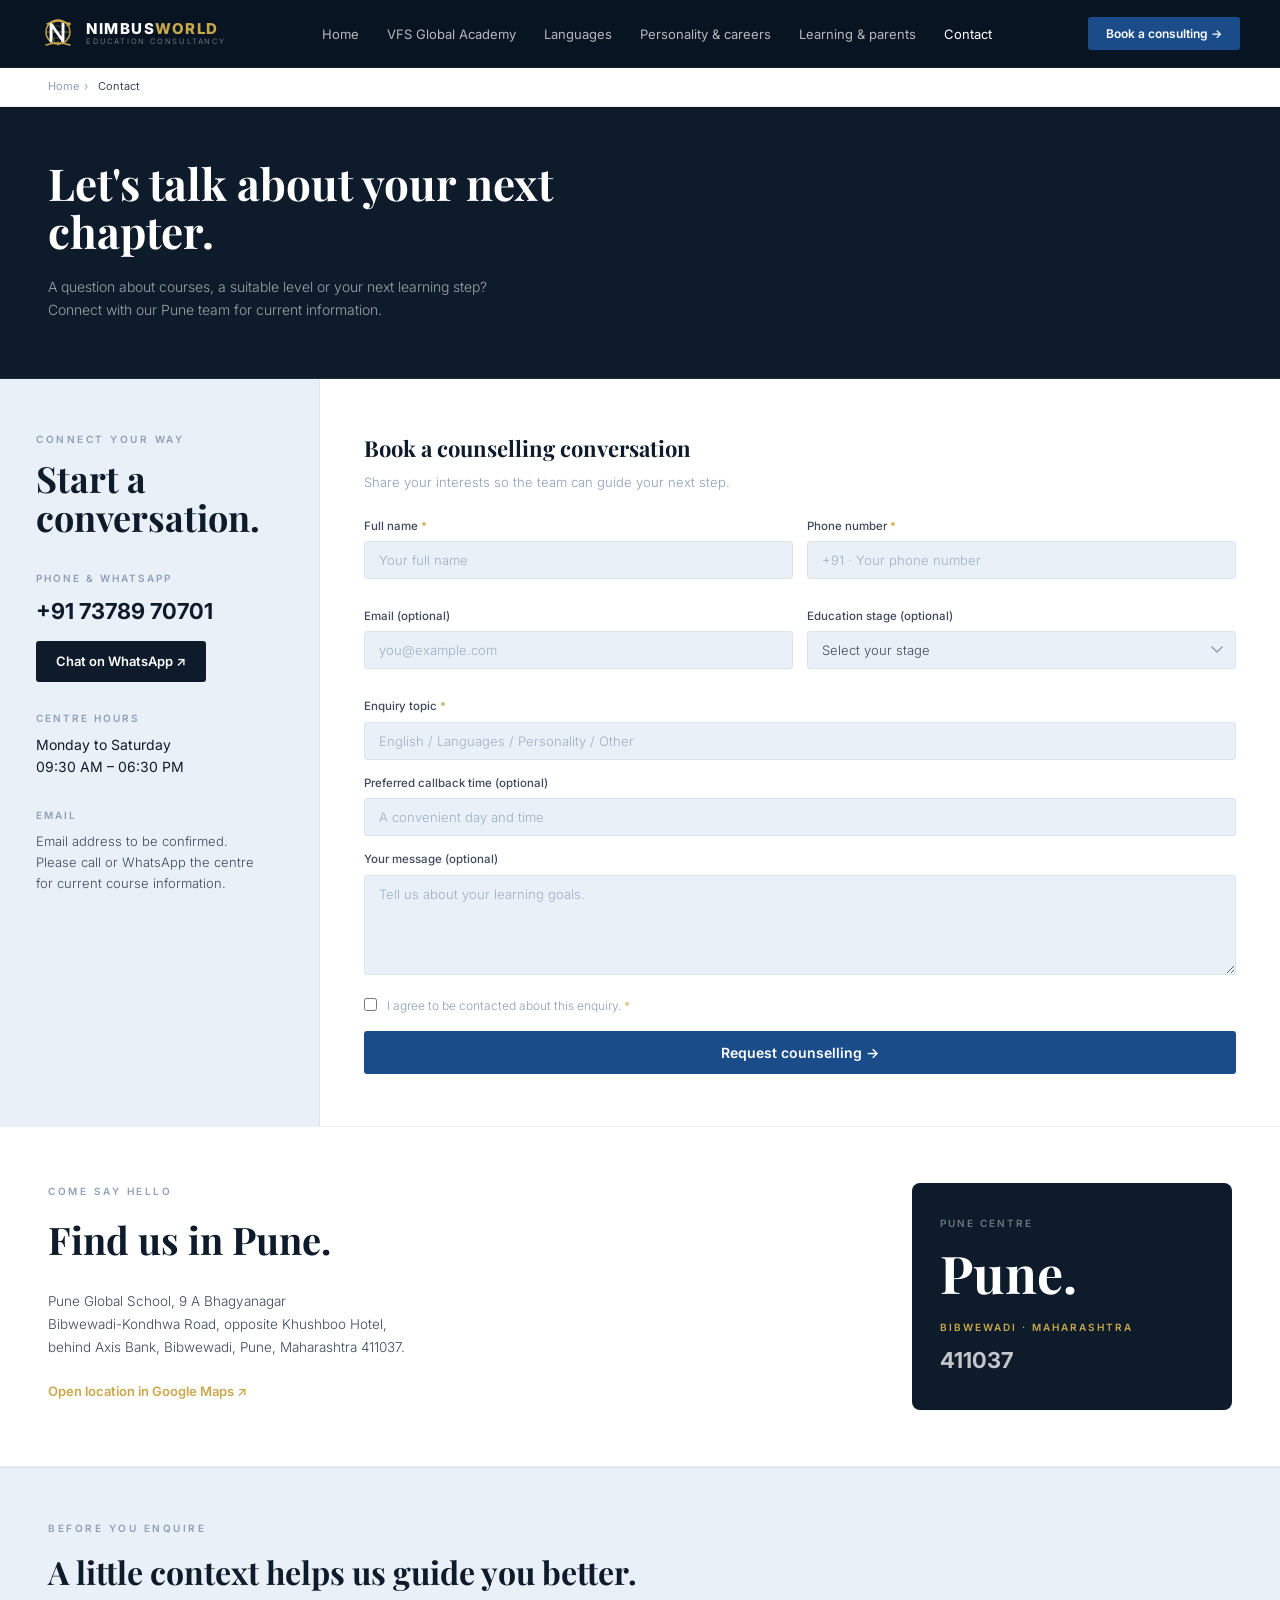
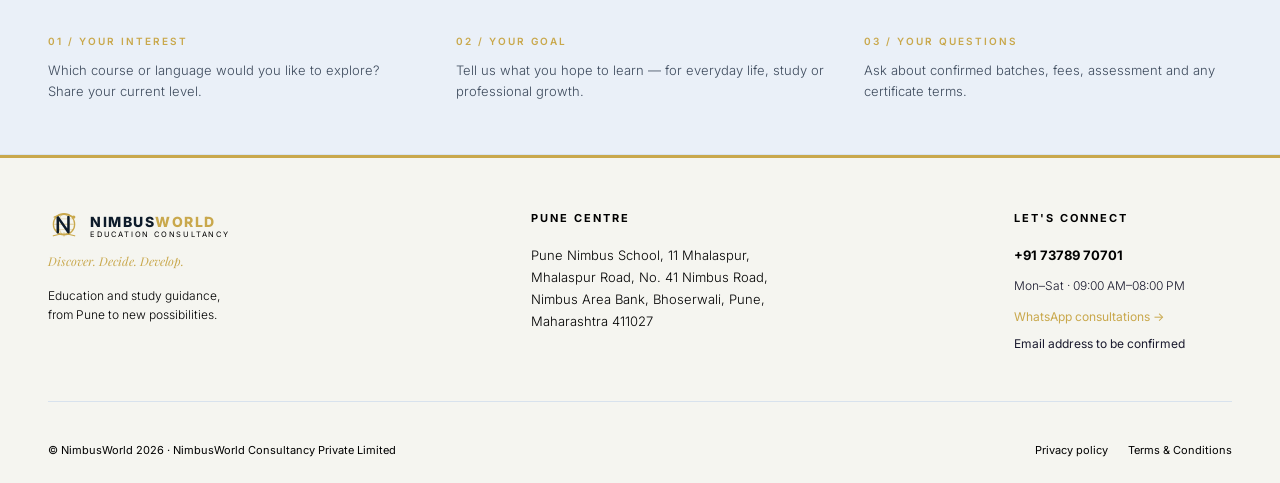
==== commit 324c0f4f: "update footer design" ====
--- a/contact.html
+++ b/contact.html
@@ -744,9 +744,9 @@
       <div class="footer-col">
         <h4>Let's Connect</h4>
         <p><strong>+91 73789 70701</strong></p>
-        <p style="font-size:12px; color:var(--text-muted);">Mon–Sat · 09:00 AM–08:00 PM</p>
+        <p style="font-size:12px; color:var(--darkblack);">Mon–Sat · 09:00 AM–08:00 PM</p>
         <a href="https://wa.me/917378970701" target="_blank" rel="noopener">WhatsApp consultations →</a>
-        <a href="mailto:hello@nimbusworld.in" style="color:var(--text-muted); font-size:12px;">Email address to be confirmed</a>
+        <a href="mailto:hello@nimbusworld.in" style="color:var(--darkblack); font-size:12px;">Email address to be confirmed</a>
       </div>
     </div>
 
--- a/css/style.css
+++ b/css/style.css
@@ -731,7 +731,7 @@
 
 .footer-brand .footer-logo .part1 { color: var(--navy) !important; }
 .footer-brand .footer-logo .part2 { color: var(--gold) !important; }
-.footer-brand .footer-logo .nav-logo-sub { color: var(--text-muted) !important; }
+.footer-brand .footer-logo .nav-logo-sub { color: #000000 !important; }
 
 .footer-brand .footer-tagline {
   font-size: 12px;
@@ -743,7 +743,7 @@
 
 .footer-brand p {
   font-size: 12px;
-  color: var(--text-body);
+  color: #000000;
   line-height: 1.65;
   max-width: 220px;
   font-family: var(--font);
@@ -755,14 +755,14 @@
   font-weight: 700;
   letter-spacing: 2px;
   text-transform: uppercase;
-  color: var(--navy);
+  color: #000000;
   margin-bottom: 16px;
   font-family: var(--font);
 }
 
 .footer-col p {
   font-size: 13px;
-  color: var(--text-body);
+  color: #000000;
   line-height: 1.7;
   margin-bottom: 10px;
   font-family: var(--font);
@@ -770,13 +770,13 @@
 }
 
 .footer-col p strong {
-  color: var(--navy);
+  color: #000000;
   font-weight: 700;
 }
 
 .footer-col a {
   font-size: 12px;
-  color: var(--blue-accent);
+  color: var(--gold);
   display: block;
   margin-bottom: 8px;
   transition: color 0.2s;
@@ -793,7 +793,7 @@
 
 .footer-bottom p {
   font-size: 11px;
-  color: var(--text-muted);
+  color: #000000;
 }
 
 .footer-bottom-links {
@@ -803,11 +803,11 @@
 
 .footer-bottom-links a {
   font-size: 11px;
-  color: var(--text-muted);
+  color: #000000;
   transition: color 0.2s;
 }
 
-.footer-bottom-links a:hover { color: var(--navy); }
+.footer-bottom-links a:hover { color: #000000; }
 
 /* inner page */
 .page-intro {
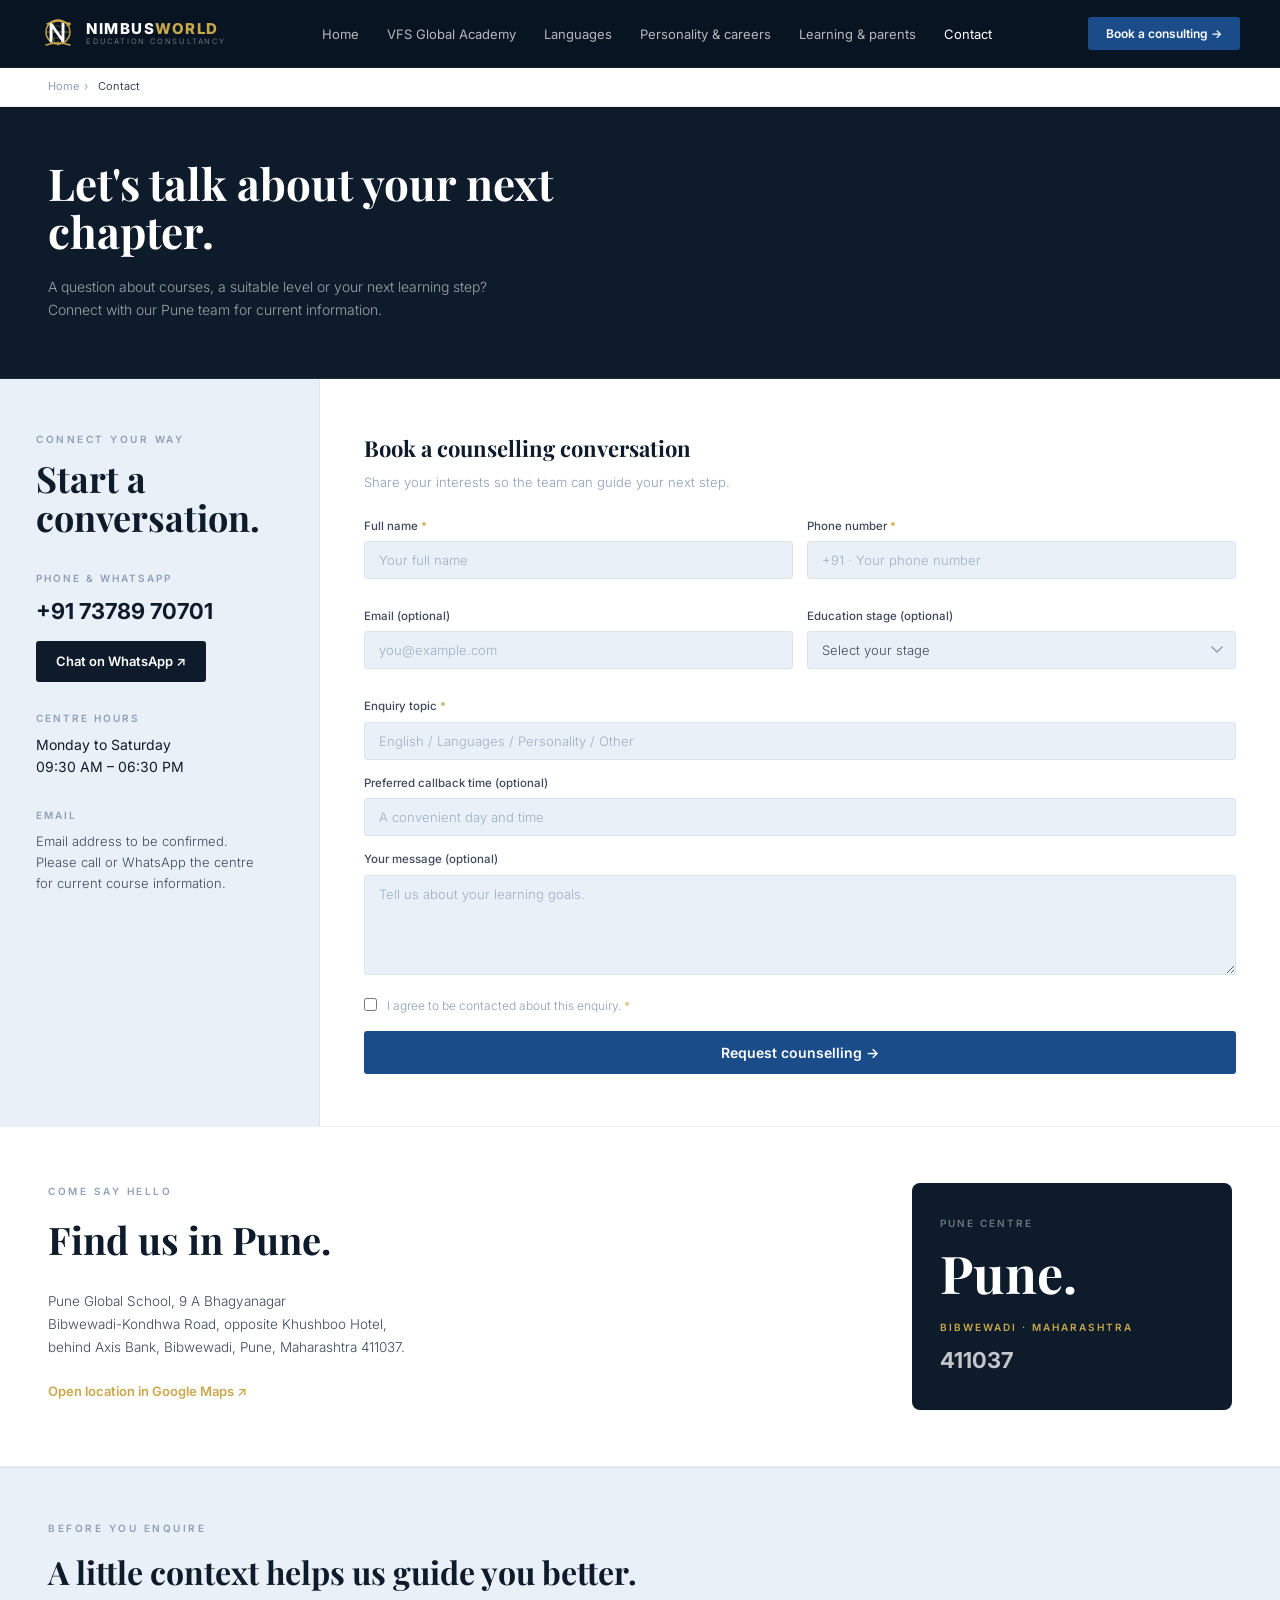
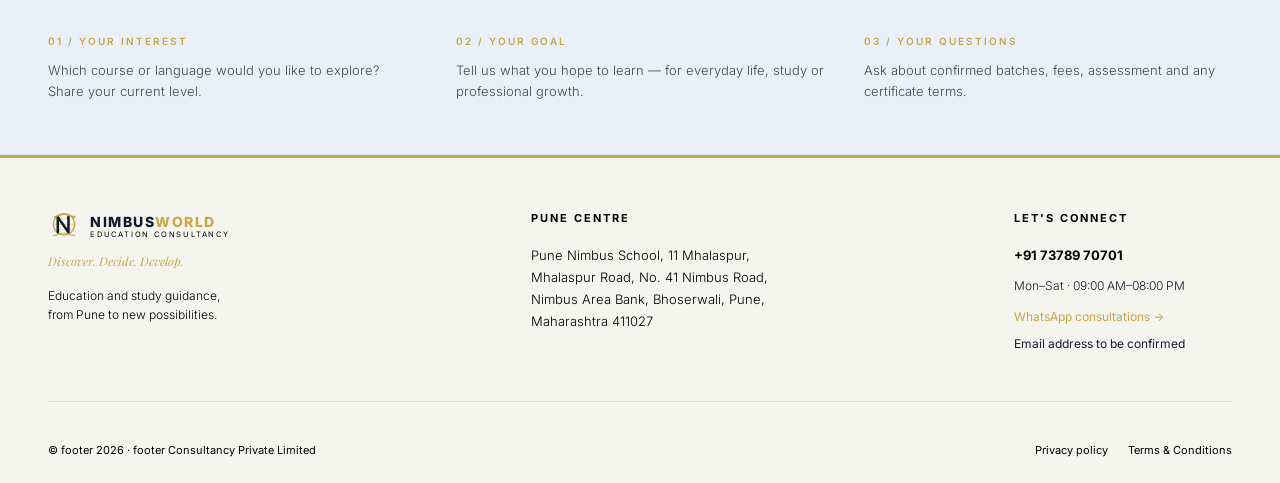
==== commit aad74c24: "update stats strip to dynamic slider" ====
--- a/contact.html
+++ b/contact.html
@@ -751,7 +751,7 @@
     </div>
 
     <div class="footer-bottom">
-      <p>© NimbusWorld 2026 · NimbusWorld Consultancy Private Limited</p>
+      <p>© footer 2026 · footer Consultancy Private Limited</p>
       <div class="footer-bottom-links">
         <a href="#">Privacy policy</a>
         <a href="#">Terms &amp; Conditions</a>
--- a/css/style.css
+++ b/css/style.css
@@ -345,39 +345,48 @@
 }
 
 /* stats strip */
+.stats-container {
+  width: 100%;
+  overflow: hidden;
+}
+
 .stats-strip {
-  background: var(--white);
-  border-bottom: 1px solid var(--border-light);
-  padding: 20px 48px;
-  display: grid;
-  grid-template-columns: repeat(4, 1fr);
-  gap: 0;
+  display: flex;
+  width: 100%;
+  transition: transform 0.6s ease-in-out;
 }
 
 .stat-block {
-  display: flex;
-  align-items: center;
-  gap: 14px;
-  padding: 0 24px 0 0;
-  border-right: 1px solid var(--border-light);
-}
-
-.stat-block:last-child { border-right: none; padding-right: 0; padding-left: 24px; }
-.stat-block:first-child { padding-left: 0; }
+  flex: 0 0 25%;
+  min-width: 25%;
+  box-sizing: border-box;
+  padding: 25px;
+  text-align: center;
+  background: #f5f5f5;
+  border-right: 1px solid #ddd;
+}
+
+.stat-block:last-child {
+  border-right: none;
+}
 
 .stat-num {
-  font-size: 36px;
-  font-weight: 800;
-  color: var(--navy);
-  line-height: 1;
-  min-width: 36px;
+  font-size: 32px;
+  font-weight: bold;
+  color: #c9a84c;
 }
 
 .stat-label {
-  font-size: 12px;
-  color: var(--text-body);
-  line-height: 1.4;
-  max-width: 120px;
+  font-size: 15px;
+  color: #222;
+}
+
+/* Mobile responsive */
+@media (max-width: 600px) {
+  .stat-block {
+    flex: 0 0 100%;
+    min-width: 100%;
+  }
 }
 
 /* sections */
